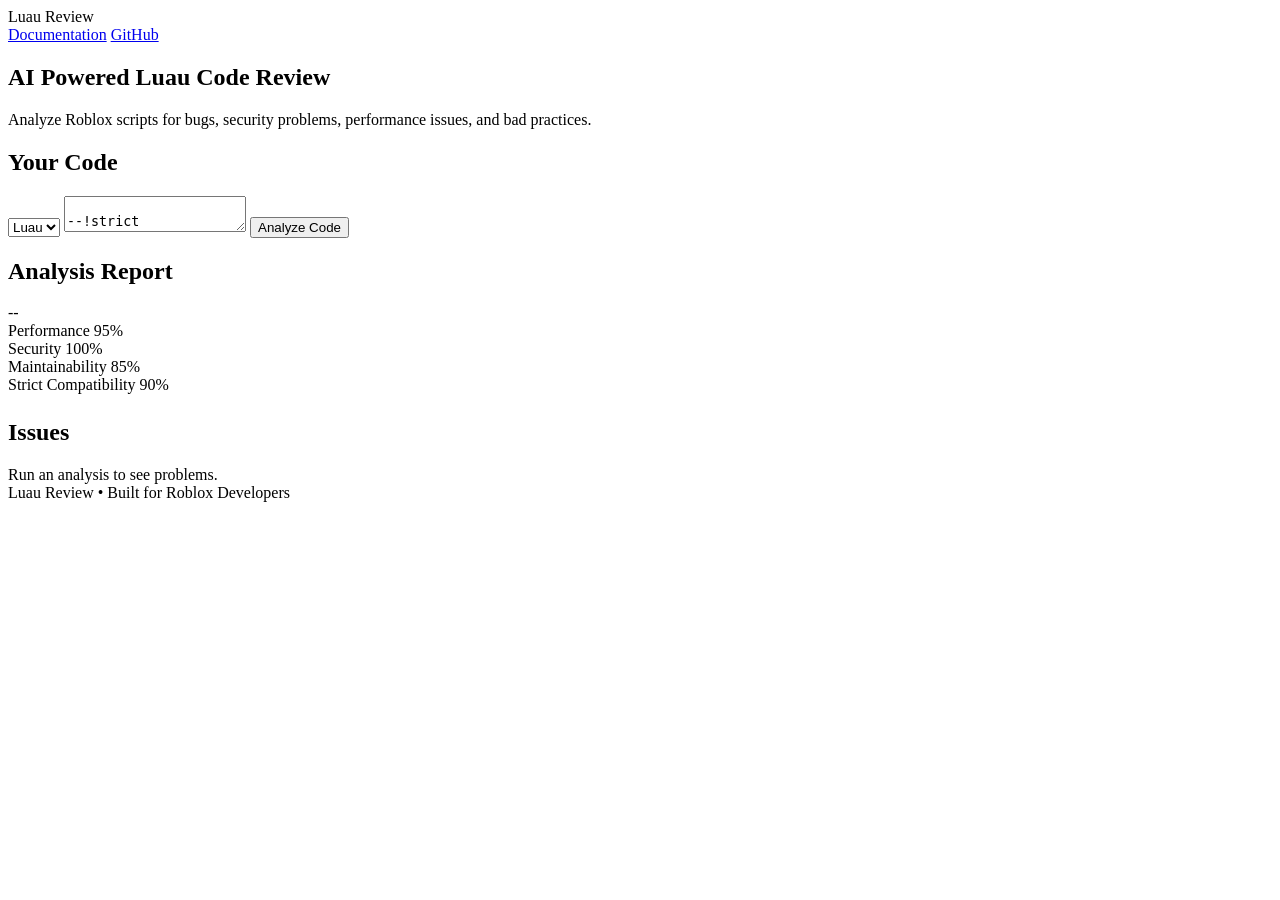
==== index.html @ 30affcf7 "Add files via upload" ====
<!DOCTYPE html>
<html lang="en">

<head>

<meta charset="UTF-8">
<meta name="viewport" content="width=device-width, initial-scale=1.0">

<title>Luau Review</title>

<script src="app.js"></script>

<link rel="stylesheet" href="style.css">

</head>


<body>


<nav>

    <div class="logo">
        Luau Review
    </div>


    <div>
        <a href="file:///C:/Users/dying/Documents/Coding%20Projects/DebuggerWebsite/documentationArea/documentation.html">Documentation</a>
        <a href="https://github.com/" target="_blank" rel="noopener noreferrer" >GitHub</a>
    </div>

</nav>





<section class="hero">

    <h1>
        AI Powered Luau Code Review
    </h1>


    <p>
        Analyze Roblox scripts for bugs, security problems,
        performance issues, and bad practices.
    </p>

</section>





<div class="container">


<div class="grid">





<!-- CODE INPUT -->

<div class="card">


<h2>
Your Code
</h2>



<select id="language">

<option>
Luau
</option>

</select>





<textarea id="code" placeholder="Paste your Luau code here...">

--!strict

local player = game.Players.LocalPlayer


wait(1)


while true do

    print(player.Name)

end

</textarea>





<button onclick="analyze()">

Analyze Code

</button>



</div>








<!-- REPORT -->

<div class="card">


<h2>
Analysis Report
</h2>



<div class="score" id="score">

--

</div>




<div class="stat">

<span>
Performance
</span>

<span class="good">
95%
</span>

</div>





<div class="stat">

<span>
Security
</span>

<span class="good">
100%
</span>

</div>





<div class="stat">

<span>
Maintainability
</span>

<span>
85%
</span>

</div>





<div class="stat">

<span>
Strict Compatibility
</span>

<span>
90%
</span>

</div>






<h2 style="margin-top:25px">

Issues

</h2>



<div id="issues">


<div class="issue">

Run an analysis to see problems.

</div>


</div>



</div>







</div>

</div>








<footer>

    Luau Review • Built for Roblox Developers

</footer>





<script src="js/app.js"></script>


</body>

</html>
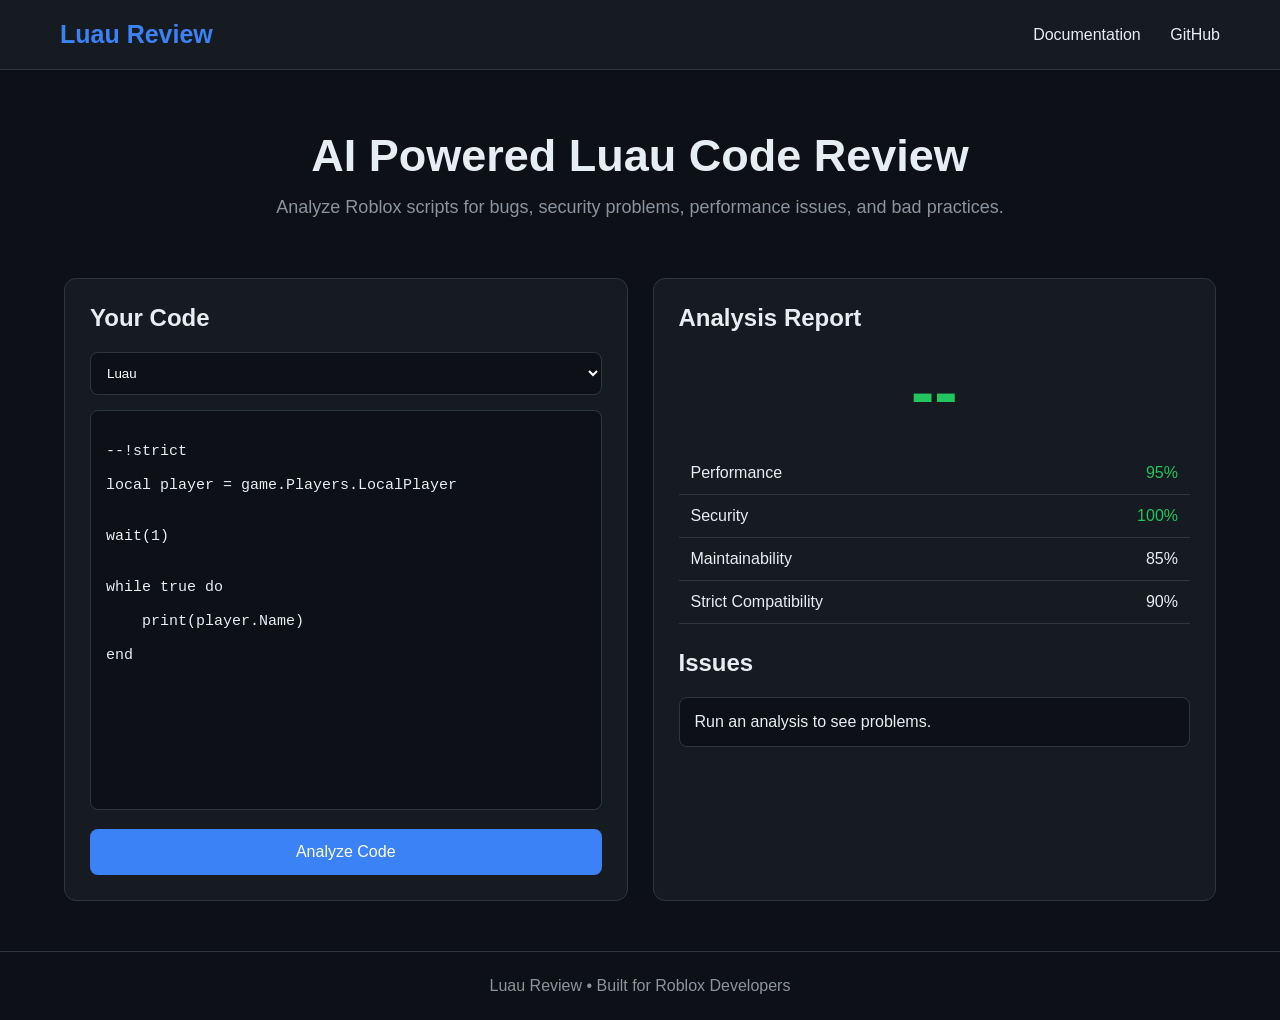
==== commit b3162372: "Update index.html" ====
--- a/index.html
+++ b/index.html
@@ -10,7 +10,7 @@
 
 <script src="app.js"></script>
 
-<link rel="stylesheet" href="style.css">
+<link rel="stylesheet" href="Style.css">
 
 </head>
 
@@ -26,7 +26,7 @@
 
 
     <div>
-        <a href="file:///C:/Users/dying/Documents/Coding%20Projects/DebuggerWebsite/documentationArea/documentation.html">Documentation</a>
+        <a href="documentationArea/documentation.html">Documentation</a>
         <a href="https://github.com/" target="_blank" rel="noopener noreferrer" >GitHub</a>
     </div>
 
@@ -266,4 +266,4 @@
 
 </body>
 
-</html>+</html>
--- a/Style.css
+++ b/Style.css
@@ -0,0 +1,451 @@
+*{
+    margin:0;
+    padding:0;
+    box-sizing:border-box;
+    font-family:Inter, Arial, sans-serif;
+}
+
+
+body{
+
+    background:#0D1117;
+    color:#E6EDF3;
+
+}
+
+
+
+/* Navigation */
+
+nav{
+
+    display:flex;
+    justify-content:space-between;
+    align-items:center;
+
+    padding:20px 60px;
+
+    background:#161B22;
+
+    border-bottom:1px solid #30363d;
+
+}
+
+
+
+.logo{
+
+    font-size:25px;
+    font-weight:bold;
+
+    color:#3B82F6;
+
+}
+
+
+
+nav a{
+
+    color:#E6EDF3;
+
+    text-decoration:none;
+
+    margin-left:25px;
+
+}
+
+
+nav a:hover{
+
+    color:#3B82F6;
+
+}
+
+
+
+
+
+/* Hero Section */
+
+
+.hero{
+
+    text-align:center;
+
+    padding:60px 20px;
+
+}
+
+
+
+.hero h1{
+
+    font-size:45px;
+
+    margin-bottom:15px;
+
+}
+
+
+
+.hero p{
+
+    color:#8B949E;
+
+    font-size:18px;
+
+}
+
+
+
+
+
+/* Main Container */
+
+
+.container{
+
+    width:90%;
+
+    max-width:1200px;
+
+    margin:auto;
+
+}
+
+
+
+
+.grid{
+
+    display:grid;
+
+    grid-template-columns:1fr 1fr;
+
+    gap:25px;
+
+}
+
+
+
+
+/* Cards */
+
+
+.card{
+
+    background:#161B22;
+
+    border:1px solid #30363d;
+
+    border-radius:12px;
+
+    padding:25px;
+
+}
+
+
+
+
+.card h2{
+
+    margin-bottom:20px;
+
+}
+
+
+
+
+
+
+/* Code Editor */
+
+
+textarea{
+
+    width:100%;
+
+    height:400px;
+
+
+    background:#0D1117;
+
+    color:#E6EDF3;
+
+
+    border:1px solid #30363d;
+
+    border-radius:8px;
+
+
+    padding:15px;
+
+
+    resize:none;
+
+
+    font-family:Consolas, monospace;
+
+    font-size:15px;
+
+}
+
+
+
+textarea:focus{
+
+    outline:1px solid #3B82F6;
+
+}
+
+
+
+
+
+
+/* Language Selector */
+
+
+select{
+
+
+    width:100%;
+
+    padding:12px;
+
+
+    margin-bottom:15px;
+
+
+    background:#0D1117;
+
+    color:white;
+
+
+    border:1px solid #30363d;
+
+    border-radius:8px;
+
+}
+
+
+
+
+
+
+
+/* Button */
+
+
+button{
+
+
+    width:100%;
+
+    padding:14px;
+
+
+    margin-top:15px;
+
+
+    border:none;
+
+
+    border-radius:8px;
+
+
+    background:#3B82F6;
+
+
+    color:white;
+
+
+    font-size:16px;
+
+
+    cursor:pointer;
+
+
+}
+
+
+
+button:hover{
+
+    background:#2563EB;
+
+}
+
+
+
+
+
+
+
+/* Score */
+
+
+.score{
+
+
+    text-align:center;
+
+
+    font-size:70px;
+
+
+    font-weight:bold;
+
+
+    color:#22C55E;
+
+
+    margin:20px 0;
+
+
+}
+
+
+
+
+
+
+
+/* Report Stats */
+
+
+.stat{
+
+
+    display:flex;
+
+
+    justify-content:space-between;
+
+
+    padding:12px;
+
+
+    border-bottom:1px solid #30363d;
+
+
+}
+
+
+
+
+.good{
+
+    color:#22C55E;
+
+}
+
+
+
+.warning{
+
+    color:#EAB308;
+
+}
+
+
+
+.error{
+
+    color:#EF4444;
+
+}
+
+
+
+
+
+
+/* Issue Boxes */
+
+
+.issue{
+
+
+    margin-top:15px;
+
+
+    padding:15px;
+
+
+    background:#0D1117;
+
+
+    border-radius:8px;
+
+
+    border:1px solid #30363d;
+
+
+}
+
+
+
+
+
+/* Footer */
+
+
+footer{
+
+
+    margin-top:50px;
+
+
+    padding:25px;
+
+
+    text-align:center;
+
+
+    color:#8B949E;
+
+
+    border-top:1px solid #30363d;
+
+
+}
+
+
+
+
+
+
+
+/* Mobile Support */
+
+
+@media(max-width:900px){
+
+
+    nav{
+
+        flex-direction:column;
+
+        gap:20px;
+
+    }
+
+
+
+    .grid{
+
+        grid-template-columns:1fr;
+
+    }
+
+
+
+    .hero h1{
+
+        font-size:34px;
+
+    }
+
+
+}
